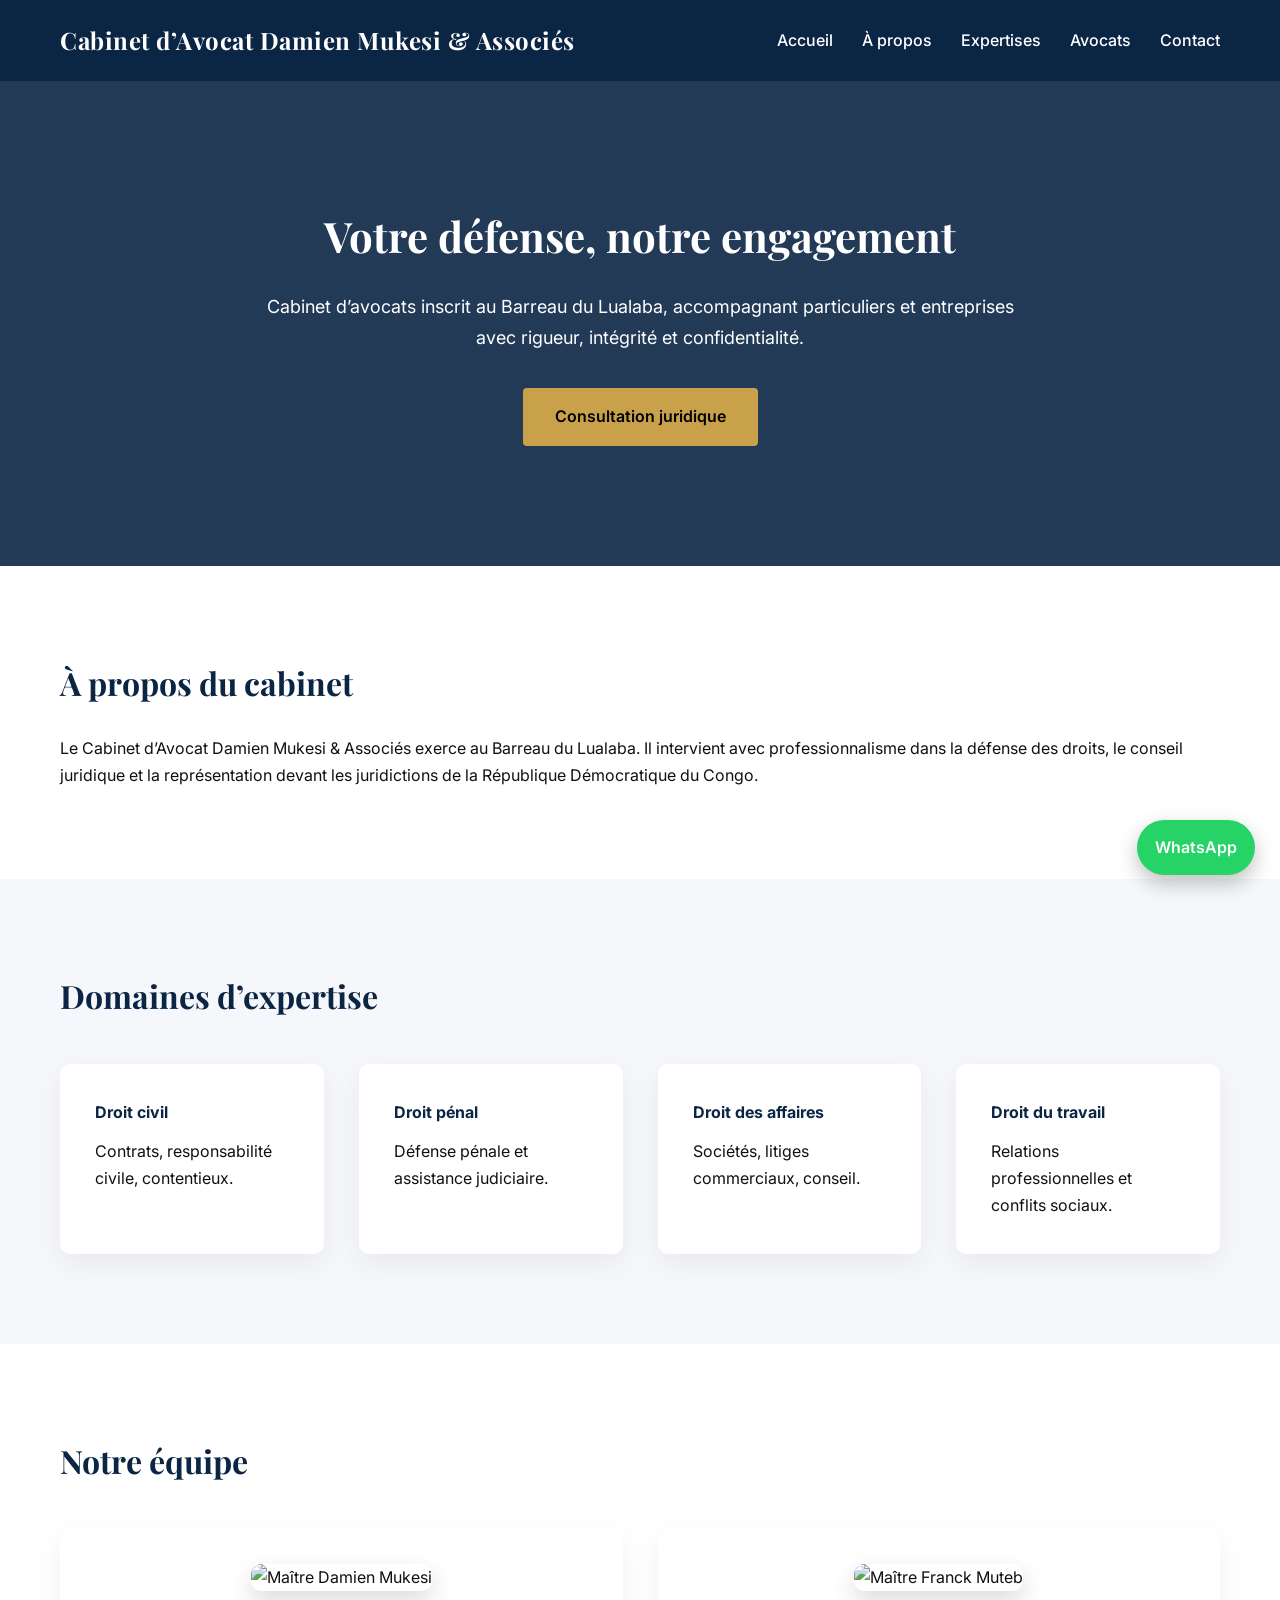
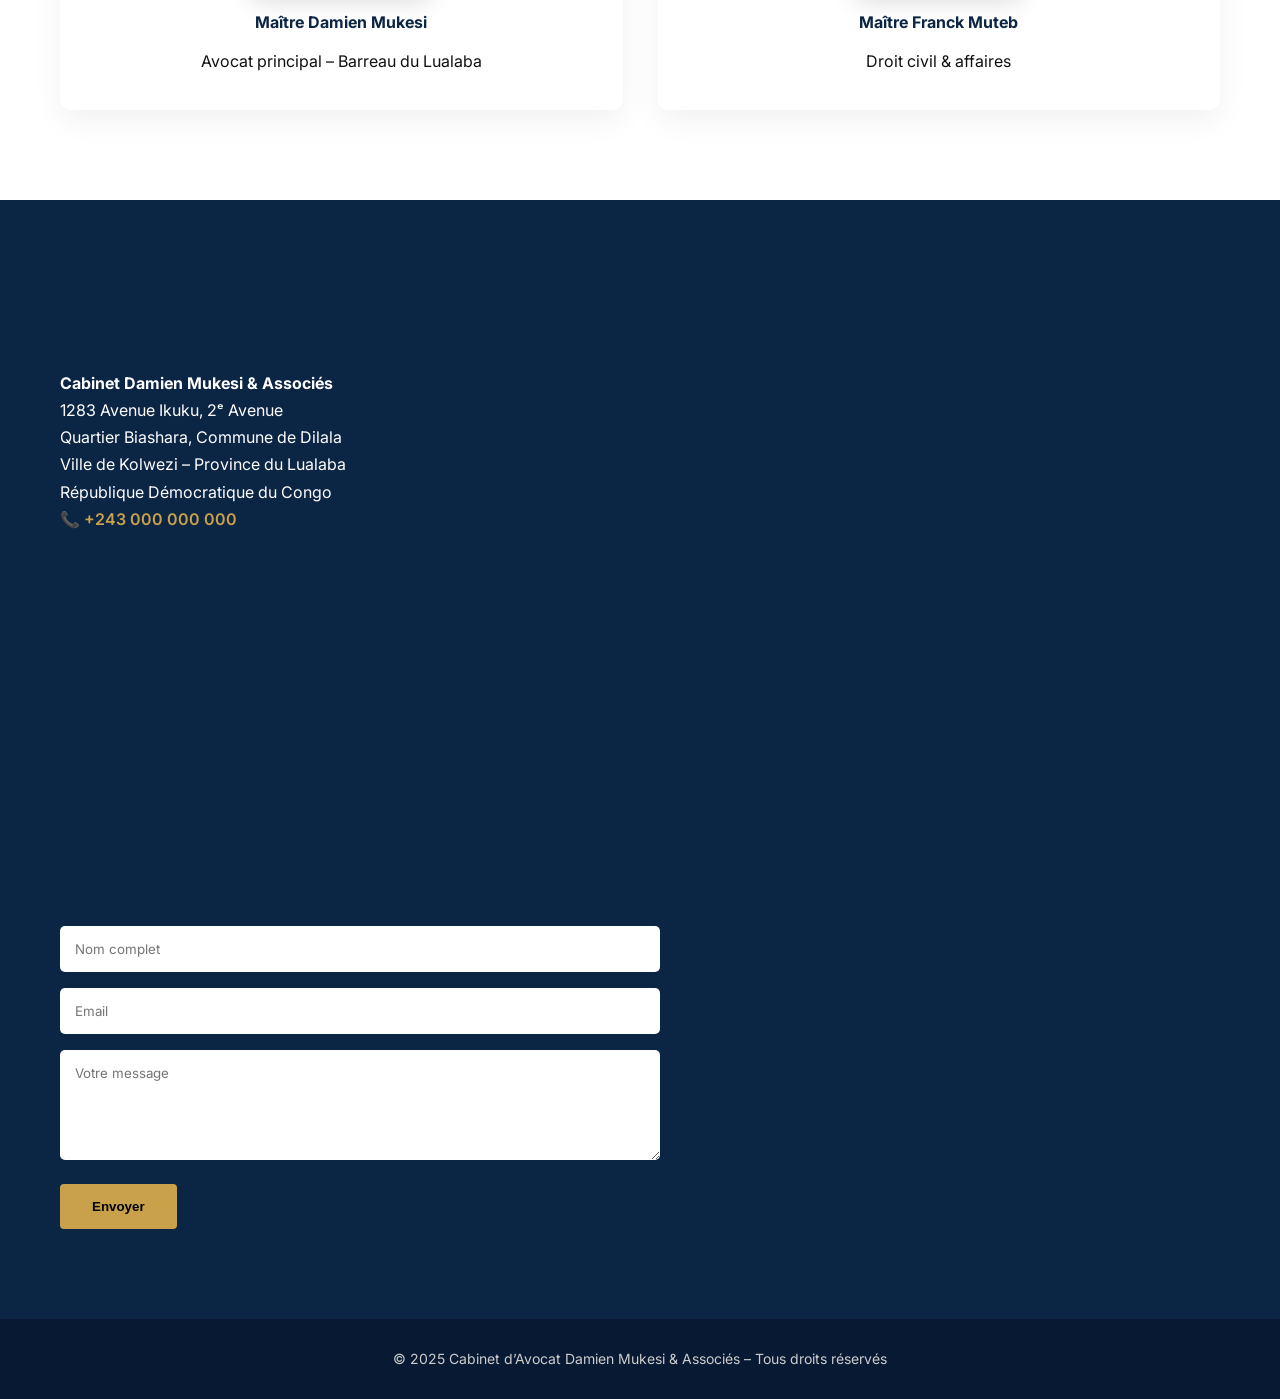
==== index.html @ 89385288 "Add files via upload" ====
<!DOCTYPE html>
<html lang="fr">
<head>
  <meta charset="UTF-8">
  <meta name="viewport" content="width=device-width, initial-scale=1.0">

  <title>Cabinet d’Avocat Damien Mukesi & Associés | Barreau du Lualaba</title>

  <meta name="description" content="Cabinet d’avocats inscrit au Barreau du Lualaba, spécialisé en droit civil, pénal, affaires et droit du travail à Kolwezi – RDC.">

  <!-- Google Fonts -->
  <link href="https://fonts.googleapis.com/css2?family=Playfair+Display:wght@600;700&family=Inter:wght@300;400;500;600&display=swap" rel="stylesheet">

  <style>
    :root{
      --primary:#0b2545;
      --secondary:#c9a14a;
      --light:#f5f7fa;
      --dark:#111;
    }

    *{box-sizing:border-box;margin:0;padding:0}

    body{
      font-family:Inter, sans-serif;
      color:var(--dark);
      line-height:1.7;
      background:#fff;
    }

    /* ===== HEADER ===== */
    header{
      background:var(--primary);
      color:#fff;
      padding:20px 60px;
      display:flex;
      justify-content:space-between;
      align-items:center;
    }

    header h1{
      font-family:"Playfair Display", serif;
      font-size:24px;
      letter-spacing:.5px;
    }

    nav a{
      color:#fff;
      text-decoration:none;
      margin-left:25px;
      font-weight:500;
    }

    nav a:hover{color:var(--secondary)}

    /* ===== HERO ===== */
    .hero{
      background:
        linear-gradient(rgba(11,37,69,.9),rgba(11,37,69,.9)),
        url("https://images.unsplash.com/photo-1589829545856-d10d557cf95f")
        center/cover no-repeat;
      color:#fff;
      padding:120px 60px;
      text-align:center;
    }

    .hero h2{
      font-family:"Playfair Display", serif;
      font-size:42px;
      margin-bottom:20px;
    }

    .hero p{
      max-width:750px;
      margin:0 auto 35px;
      font-size:18px;
    }

    .btn{
      display:inline-block;
      background:var(--secondary);
      color:#000;
      padding:15px 32px;
      border-radius:4px;
      text-decoration:none;
      font-weight:600;
    }

    /* ===== SECTIONS ===== */
    section{padding:90px 60px}

    section h3{
      font-family:"Playfair Display", serif;
      font-size:32px;
      margin-bottom:25px;
      color:var(--primary);
    }

    /* ===== SERVICES ===== */
    .services{background:var(--light)}

    .grid{
      display:grid;
      grid-template-columns:repeat(auto-fit,minmax(260px,1fr));
      gap:35px;
      margin-top:40px;
    }

    .card{
      background:#fff;
      padding:35px;
      border-radius:10px;
      box-shadow:0 10px 30px rgba(0,0,0,.06);
      transition:transform .3s ease;
    }

    .card:hover{transform:translateY(-6px)}

    .card h4{
      margin-bottom:12px;
      color:var(--primary);
    }

    /* ===== TEAM ===== */
    .team .card{text-align:center}

    .team img{
      width:100%;
      height:330px;
      object-fit:cover;
      object-position:top;
      border-radius:10px;
      margin-bottom:18px;
      box-shadow:0 10px 25px rgba(0,0,0,.15);
    }

    /* ===== CONTACT ===== */
    .contact{
      background:var(--primary);
      color:#fff;
    }

    .contact a{
      color:var(--secondary);
      font-weight:600;
      text-decoration:none;
    }

    .contact form{
      max-width:600px;
      margin-top:35px;
    }

    .contact input,
    .contact textarea{
      width:100%;
      padding:15px;
      margin-bottom:16px;
      border:none;
      border-radius:5px;
      font-family:Inter, sans-serif;
    }

    .contact button{
      background:var(--secondary);
      border:none;
      padding:15px 32px;
      font-weight:600;
      border-radius:4px;
      cursor:pointer;
    }

    /* ===== WHATSAPP FLOAT ===== */
    .whatsapp{
      position:fixed;
      bottom:25px;
      right:25px;
      background:#25D366;
      color:#fff;
      padding:14px 18px;
      border-radius:50px;
      text-decoration:none;
      font-weight:600;
      box-shadow:0 8px 20px rgba(0,0,0,.25);
      z-index:999;
    }

    /* ===== FOOTER ===== */
    footer{
      background:#081a33;
      color:#ccc;
      text-align:center;
      padding:28px;
      font-size:14px;
    }

    /* ===== RESPONSIVE ===== */
    @media(max-width:768px){
      header{flex-direction:column}
      nav{margin-top:12px}
      section{padding:65px 25px}
      .hero{padding:90px 25px}
    }
  </style>
</head>

<body>

<header>
  <h1>Cabinet d’Avocat Damien Mukesi & Associés</h1>
  <nav>
    <a href="#">Accueil</a>
    <a href="#about">À propos</a>
    <a href="#services">Expertises</a>
    <a href="#team">Avocats</a>
    <a href="#contact">Contact</a>
  </nav>
</header>

<section class="hero">
  <h2>Votre défense, notre engagement</h2>
  <p>Cabinet d’avocats inscrit au Barreau du Lualaba, accompagnant particuliers et entreprises avec rigueur, intégrité et confidentialité.</p>
  <a href="#contact" class="btn">Consultation juridique</a>
</section>

<section id="about">
  <h3>À propos du cabinet</h3>
  <p>
    Le Cabinet d’Avocat Damien Mukesi & Associés exerce au Barreau du Lualaba.
    Il intervient avec professionnalisme dans la défense des droits, le conseil juridique
    et la représentation devant les juridictions de la République Démocratique du Congo.
  </p>
</section>

<section id="services" class="services">
  <h3>Domaines d’expertise</h3>
  <div class="grid">
    <div class="card"><h4>Droit civil</h4><p>Contrats, responsabilité civile, contentieux.</p></div>
    <div class="card"><h4>Droit pénal</h4><p>Défense pénale et assistance judiciaire.</p></div>
    <div class="card"><h4>Droit des affaires</h4><p>Sociétés, litiges commerciaux, conseil.</p></div>
    <div class="card"><h4>Droit du travail</h4><p>Relations professionnelles et conflits sociaux.</p></div>
  </div>
</section>

<section id="team" class="team">
  <h3>Notre équipe</h3>
  <div class="grid">
    <div class="card">
      <img src="/DSC_0294.jpg" alt="Maître Damien Mukesi" loading="lazy">
      <h4>Maître Damien Mukesi</h4>
      <p>Avocat principal – Barreau du Lualaba</p>
    </div>
    <div class="card">
      <img src="/DSC_2256.jpg" alt="Maître Franck Muteb" loading="lazy">
      <h4>Maître Franck Muteb</h4>
      <p>Droit civil & affaires</p>
    </div>
  </div>
</section>

<section id="contact" class="contact">
  <h3>Coordonnées & Contact</h3>

  <p>
    <strong>Cabinet Damien Mukesi & Associés</strong><br>
    1283 Avenue Ikuku, 2ᵉ Avenue<br>
    Quartier Biashara, Commune de Dilala<br>
    Ville de Kolwezi – Province du Lualaba<br>
    République Démocratique du Congo
  </p>

  <p>📞 <a href="https://wa.me/243000000000">+243 000 000 000</a></p>

  <iframe
    src="https://www.google.com/maps?q=Avenue%20Ikuku%20Kolwezi&output=embed"
    width="100%" height="300"
    style="border:0;border-radius:10px;margin:25px 0"
    loading="lazy">
  </iframe>

  <form>
    <input type="text" placeholder="Nom complet" required>
    <input type="email" placeholder="Email" required>
    <textarea rows="5" placeholder="Votre message"></textarea>
    <button type="submit">Envoyer</button>
  </form>
</section>

<a class="whatsapp" href="https://wa.me/243000000000">WhatsApp</a>

<footer>
  © 2025 Cabinet d’Avocat Damien Mukesi & Associés – Tous droits réservés
</footer>

</body>
</html>
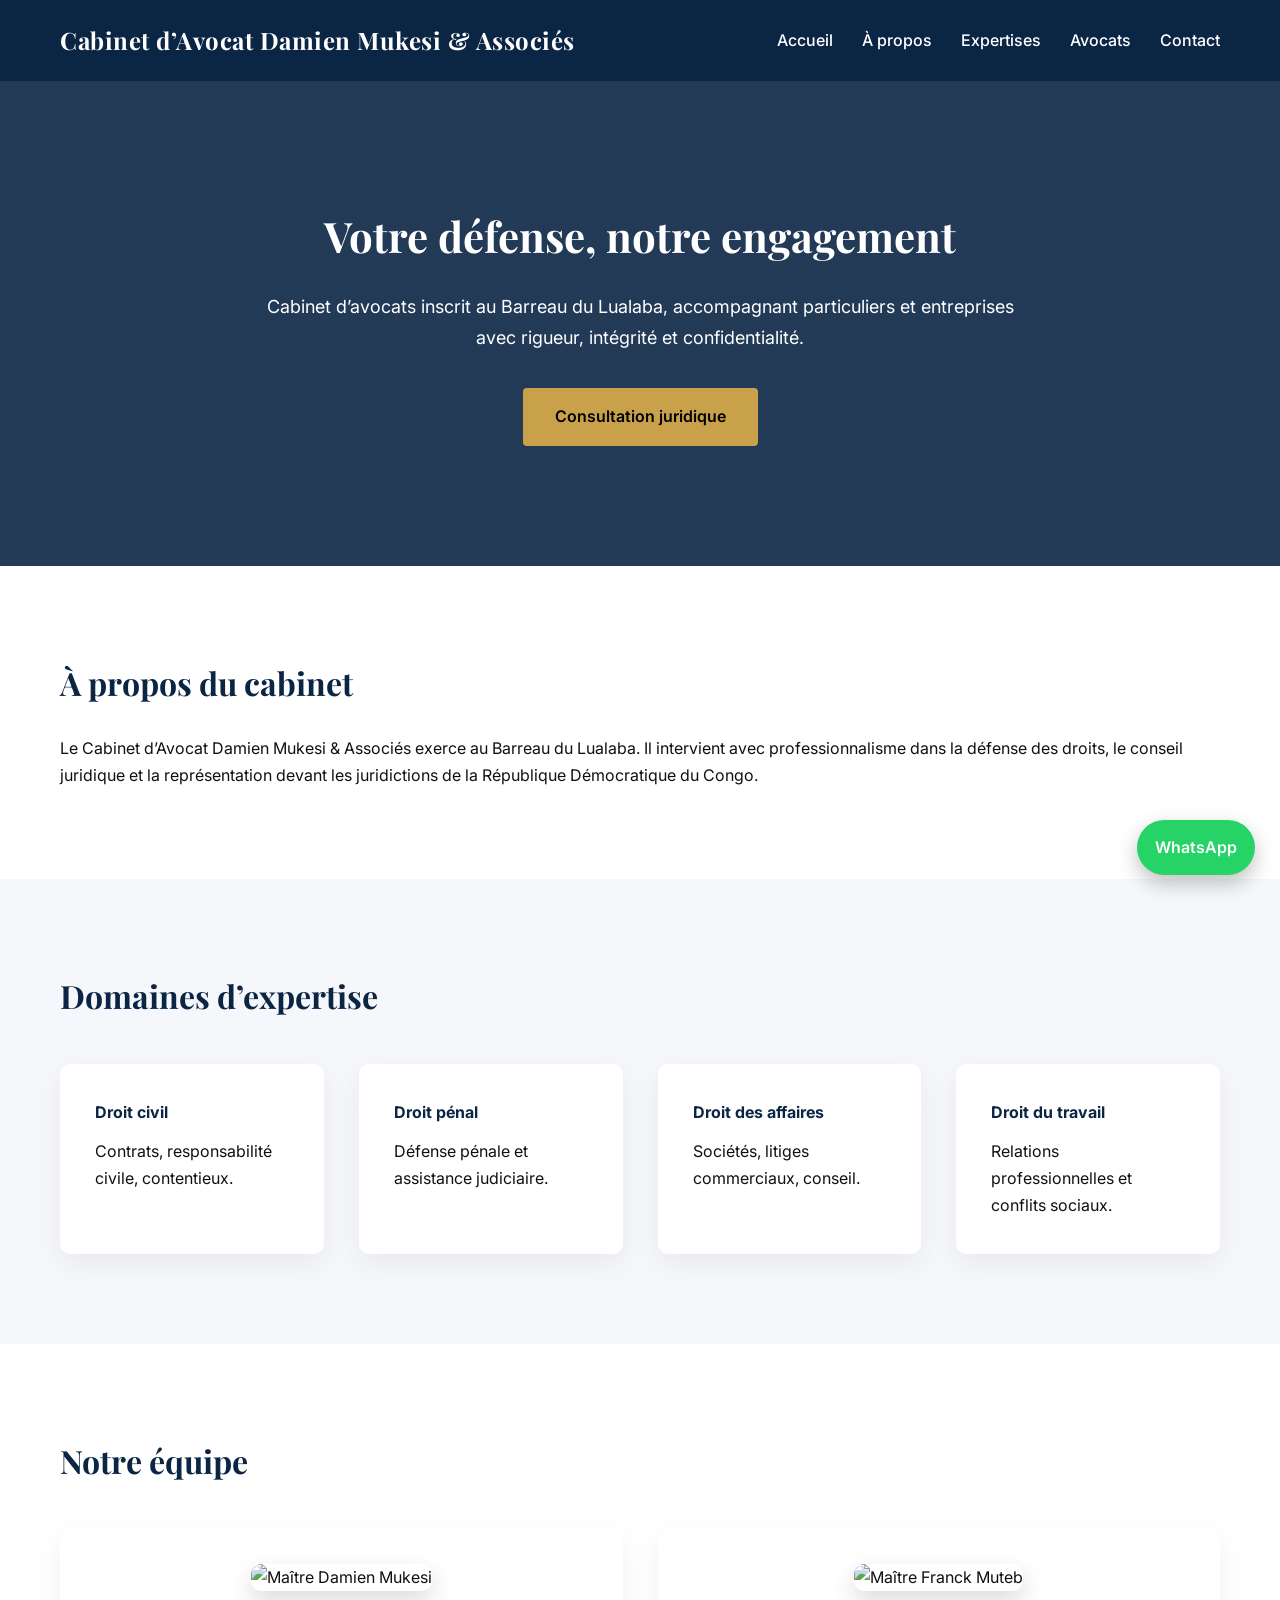
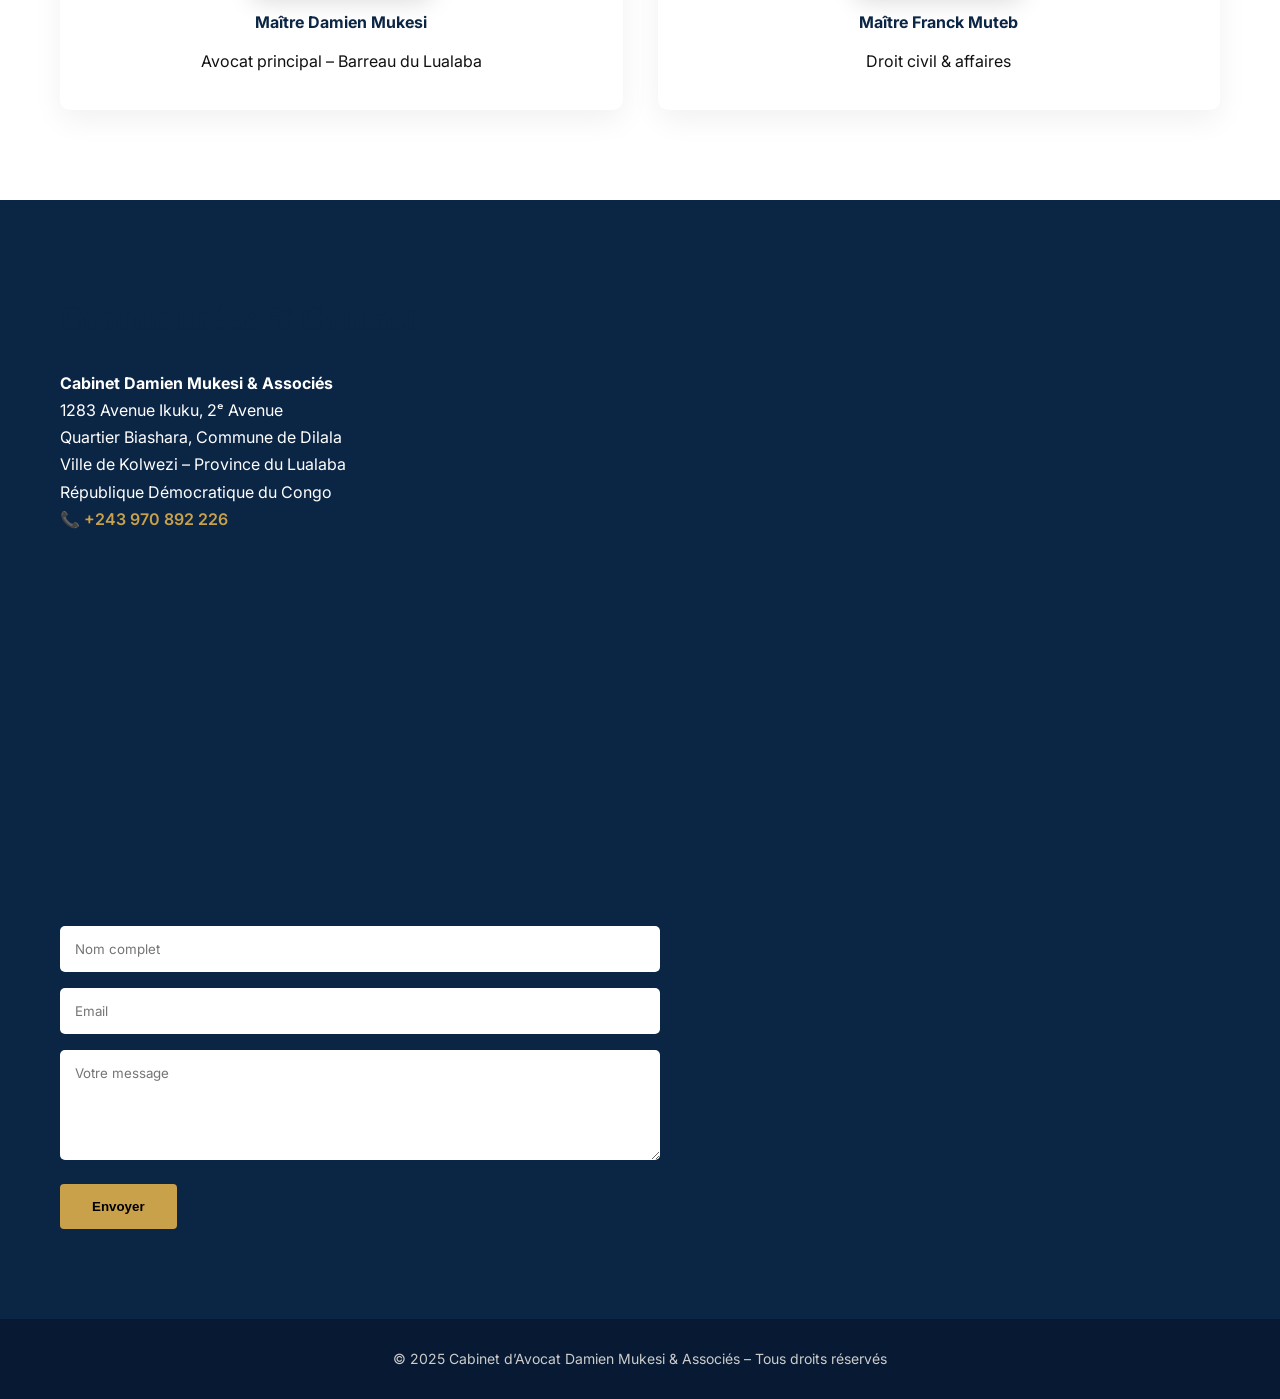
==== commit 09743368: "Add files via upload" ====
--- a/index.html
+++ b/index.html
@@ -246,12 +246,12 @@
   <h3>Notre équipe</h3>
   <div class="grid">
     <div class="card">
-      <img src="/DSC_0294.jpg" alt="Maître Damien Mukesi" loading="lazy">
+      <img src="/images/DSC_0294.jpg" alt="Maître Damien Mukesi" loading="lazy">
       <h4>Maître Damien Mukesi</h4>
       <p>Avocat principal – Barreau du Lualaba</p>
     </div>
     <div class="card">
-      <img src="/DSC_2256.jpg" alt="Maître Franck Muteb" loading="lazy">
+      <img src="/images/DSC_2256.jpg" alt="Maître Franck Muteb" loading="lazy">
       <h4>Maître Franck Muteb</h4>
       <p>Droit civil & affaires</p>
     </div>
@@ -269,7 +269,7 @@
     République Démocratique du Congo
   </p>
 
-  <p>📞 <a href="https://wa.me/243000000000">+243 000 000 000</a></p>
+  <p>📞 <a href="https://wa.me/243970892226">+243 970 892 226</a></p>
 
   <iframe
     src="https://www.google.com/maps?q=Avenue%20Ikuku%20Kolwezi&output=embed"
@@ -286,7 +286,7 @@
   </form>
 </section>
 
-<a class="whatsapp" href="https://wa.me/243000000000">WhatsApp</a>
+<a class="whatsapp" href="https://wa.me/243970892226">WhatsApp</a>
 
 <footer>
   © 2025 Cabinet d’Avocat Damien Mukesi & Associés – Tous droits réservés
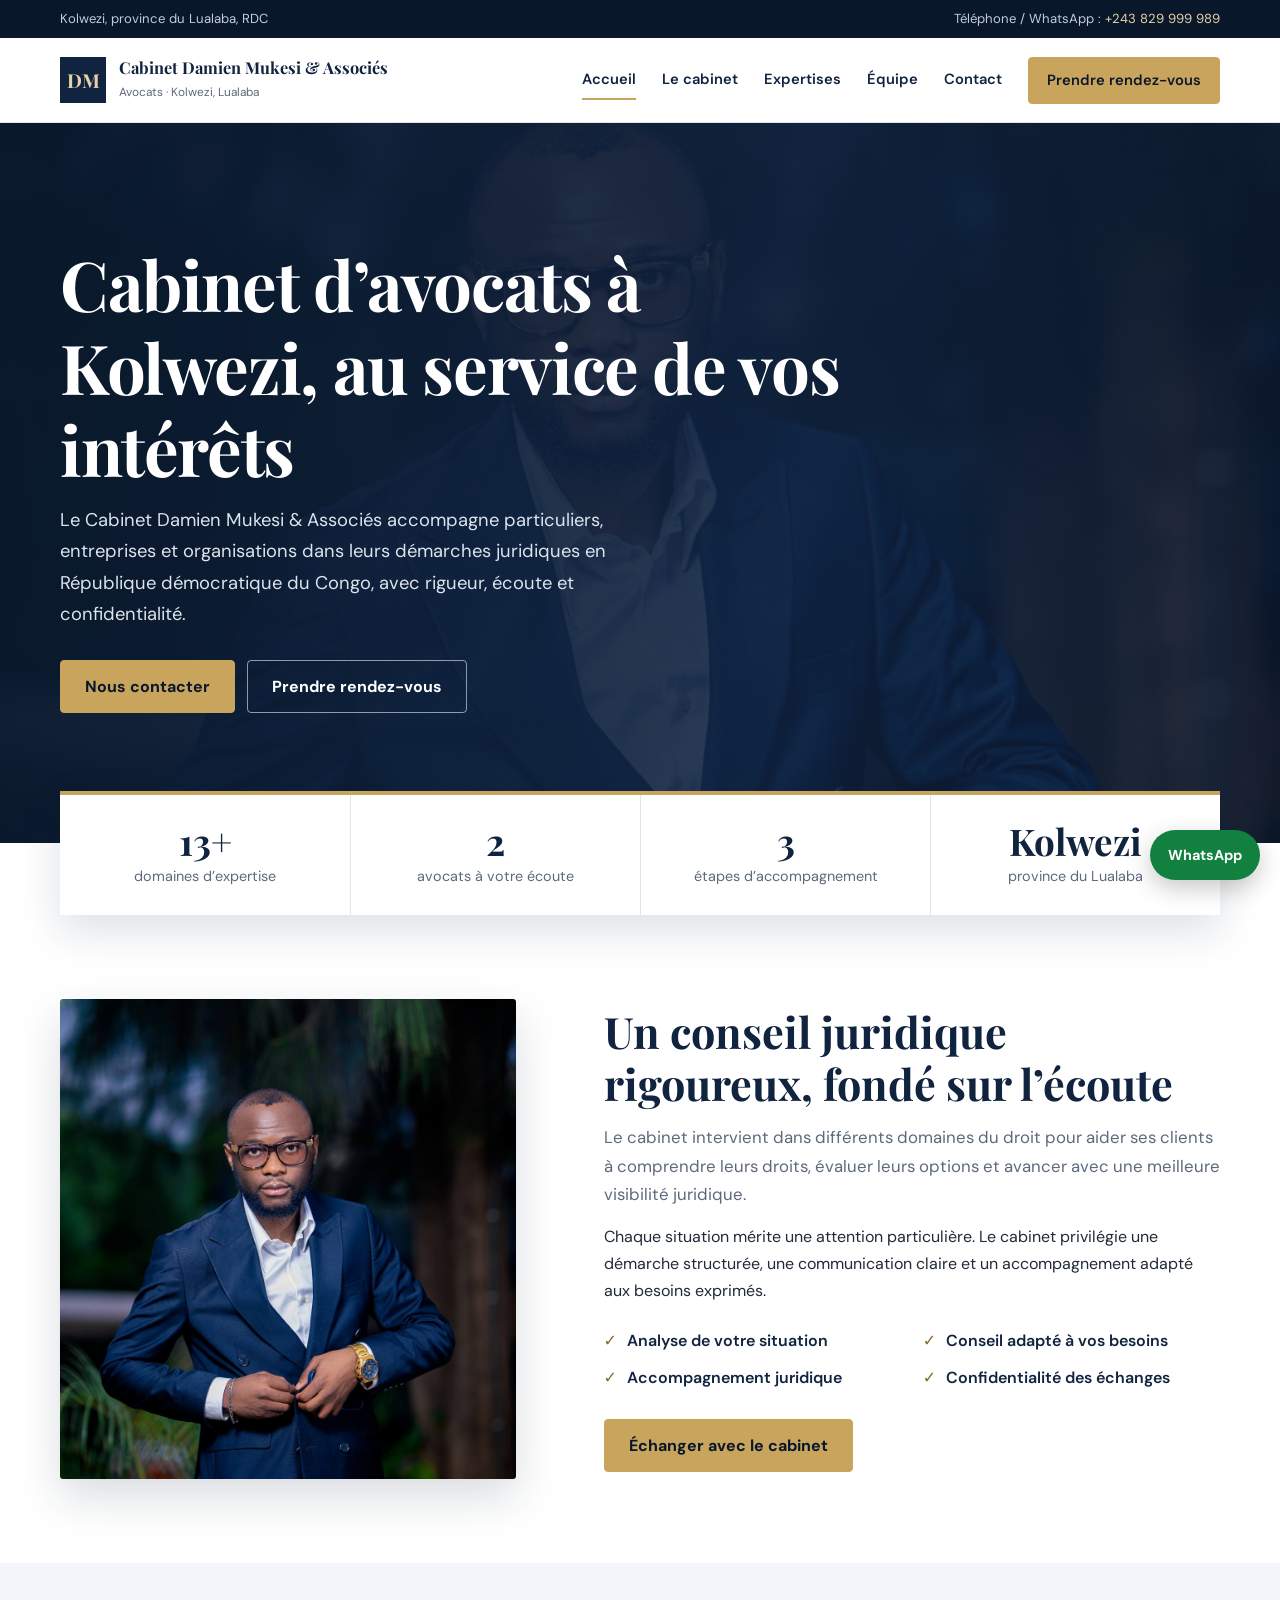
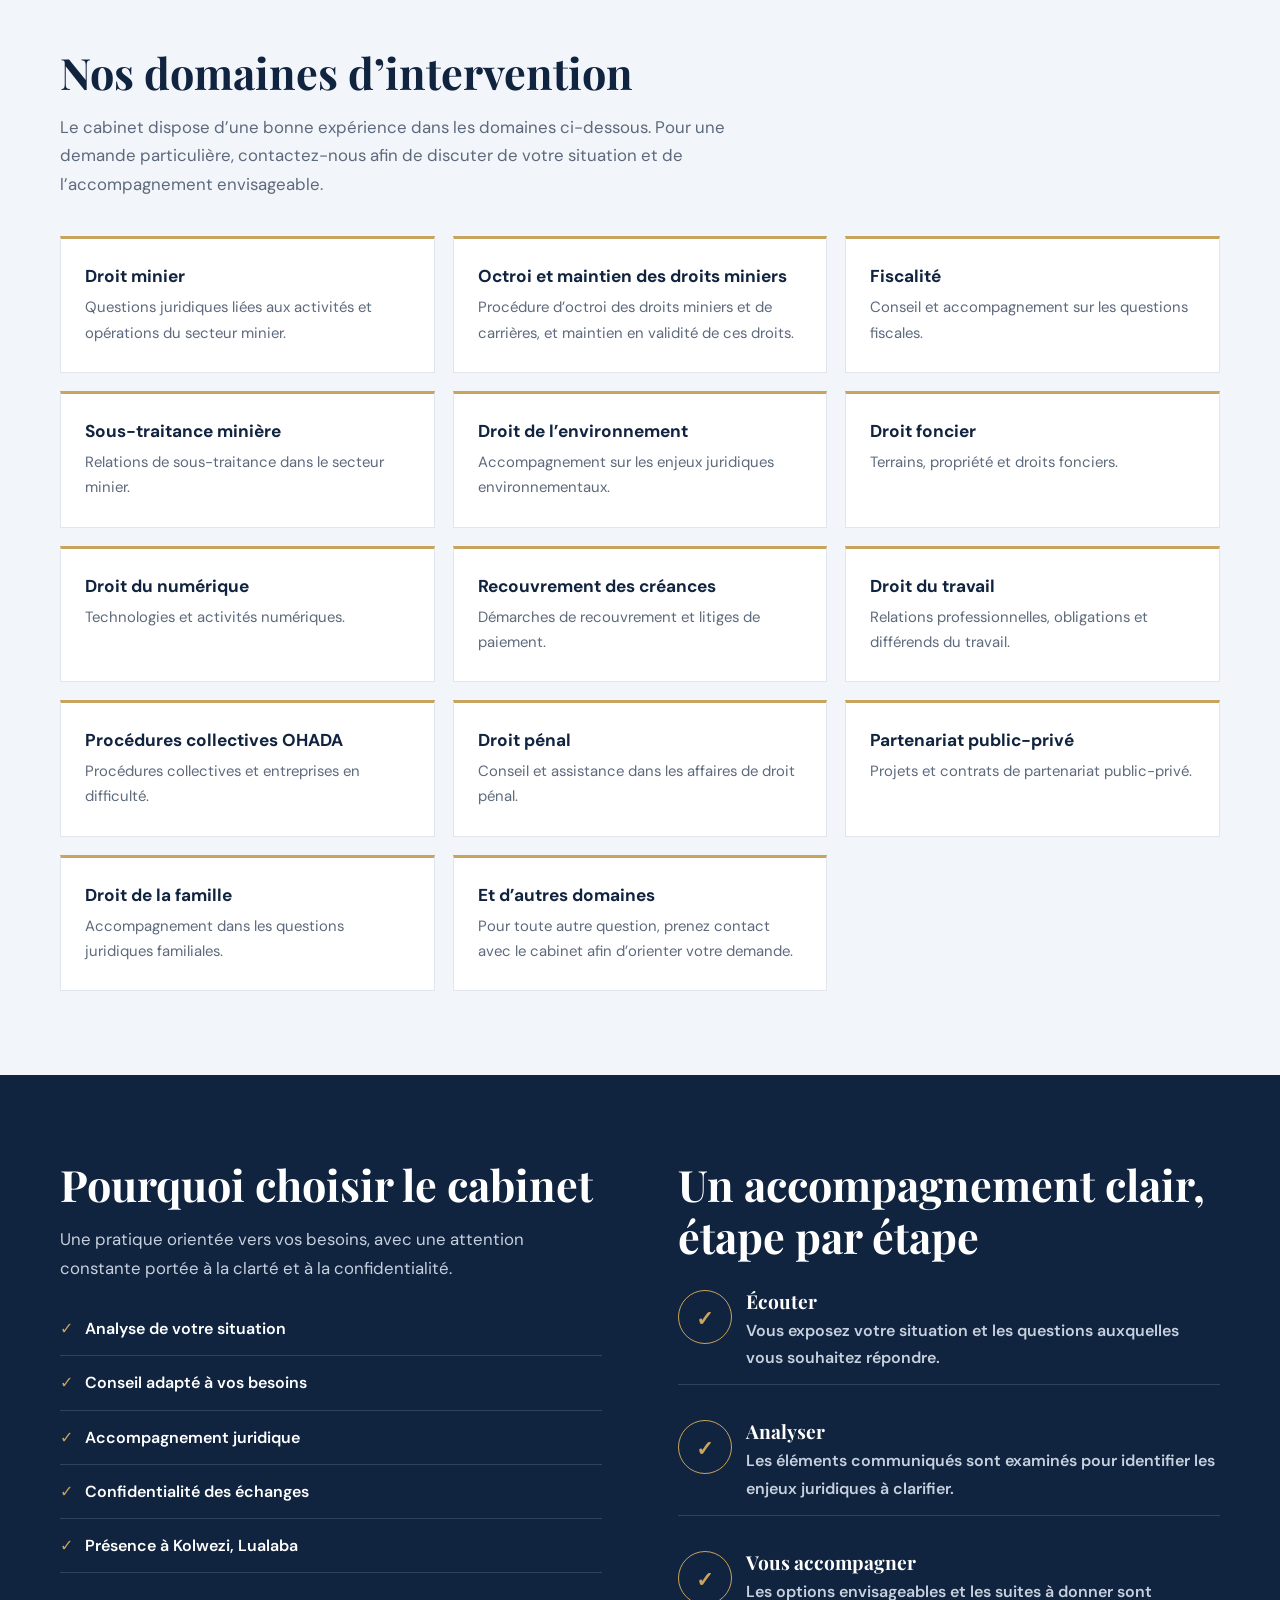
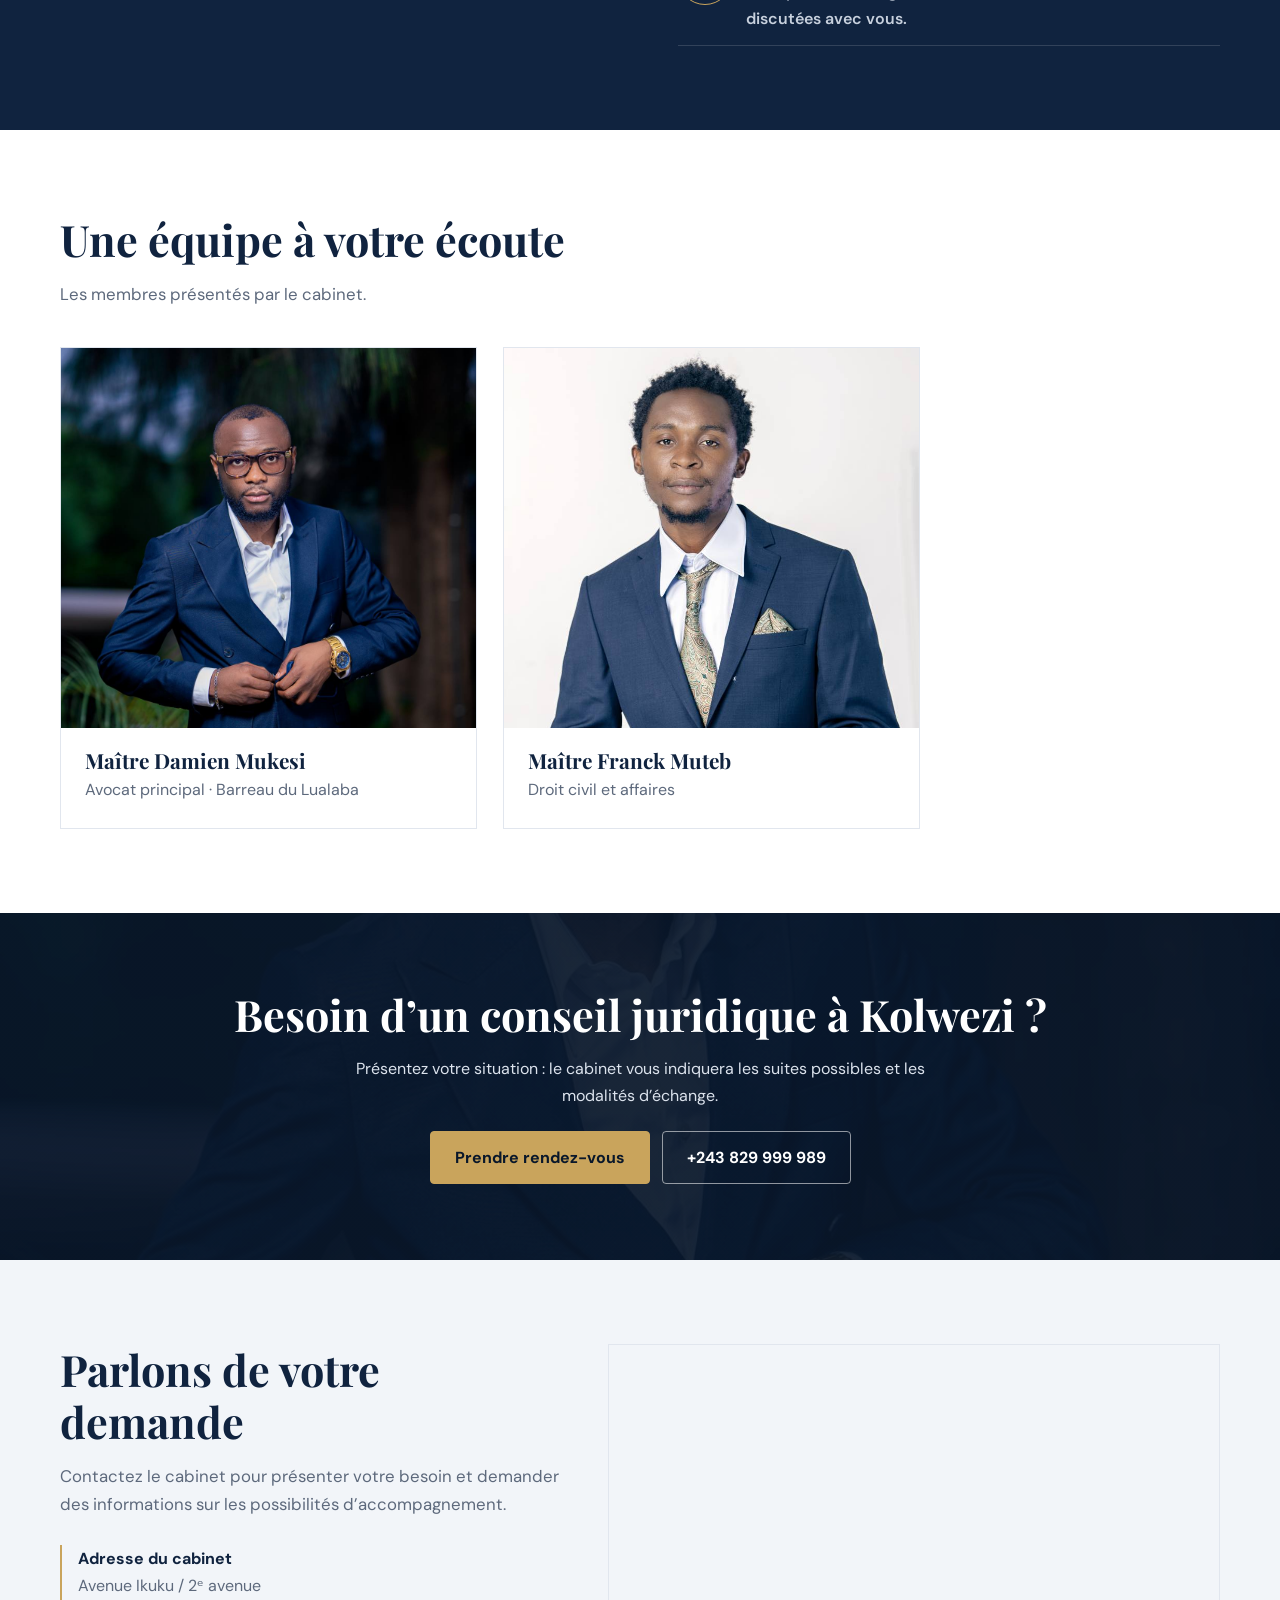
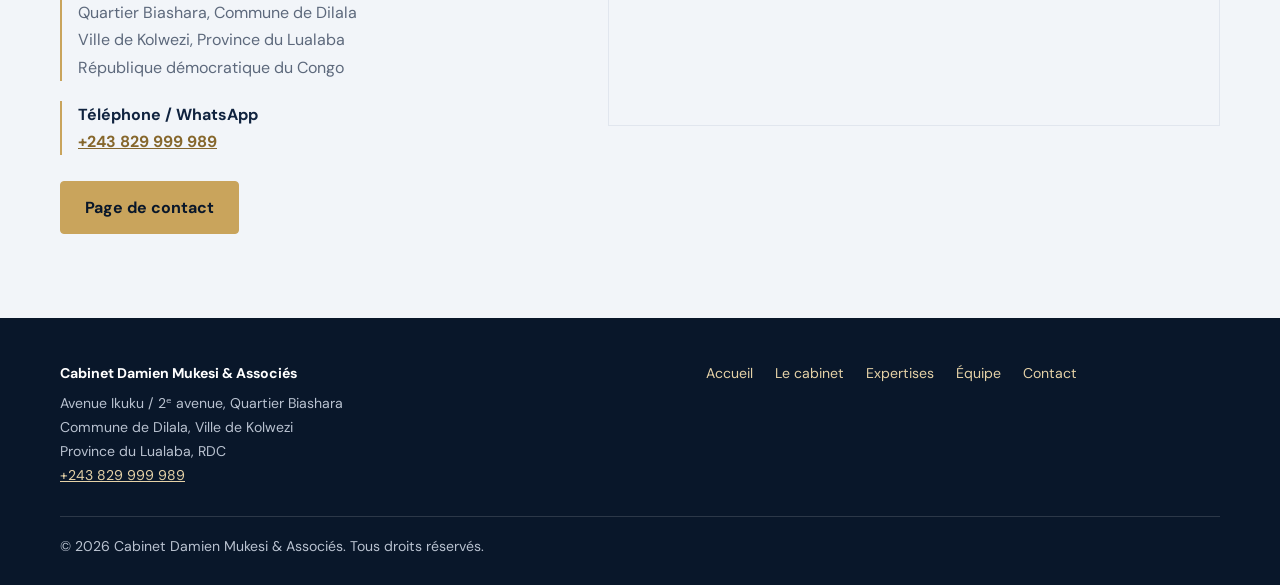
==== commit 0b4effac: "Add files via upload" ====
--- a/index.html
+++ b/index.html
@@ -1,296 +1,122 @@
 <!DOCTYPE html>
 <html lang="fr">
 <head>
-  <meta charset="UTF-8">
-  <meta name="viewport" content="width=device-width, initial-scale=1.0">
+<meta charset="UTF-8">
+<meta name="viewport" content="width=device-width, initial-scale=1">
+<meta name="theme-color" content="#10233f">
+<title>Cabinet Damien Mukesi &amp; Associés | Avocats à Kolwezi (Lualaba, RDC)</title>
+<meta name="description" content="Cabinet d’avocats à Kolwezi, Lualaba (RDC) : droit minier, fiscalité, droit foncier, droit du travail, droit pénal et plus. Contactez le cabinet.">
+<meta name="robots" content="index, follow">
+<link rel="canonical" href="https://VOTRE-DOMAINE/">
+<link rel="icon" href="favicon.svg" type="image/svg+xml">
+<meta property="og:locale" content="fr_FR">
+<meta property="og:type" content="website">
+<meta property="og:site_name" content="Cabinet Damien Mukesi &amp; Associés">
+<meta property="og:title" content="Cabinet Damien Mukesi &amp; Associés | Avocats à Kolwezi (Lualaba, RDC)">
+<meta property="og:description" content="Cabinet d’avocats à Kolwezi, Lualaba (RDC) : droit minier, fiscalité, droit foncier, droit du travail, droit pénal et plus. Contactez le cabinet.">
+<meta property="og:url" content="https://VOTRE-DOMAINE/">
+<meta property="og:image" content="https://VOTRE-DOMAINE/images/og-image.jpg">
+<meta property="og:image:width" content="1200">
+<meta property="og:image:height" content="630">
+<meta property="og:image:alt" content="Cabinet Damien Mukesi &amp; Associés, avocats à Kolwezi">
+<meta name="twitter:card" content="summary_large_image">
+<link rel="preconnect" href="https://fonts.googleapis.com">
+<link rel="preconnect" href="https://fonts.gstatic.com" crossorigin>
+<link href="https://fonts.googleapis.com/css2?family=DM+Sans:wght@400;500;600;700&amp;family=Playfair+Display:wght@600;700&amp;display=swap" rel="stylesheet">
+<link rel="stylesheet" href="css/style.css">
+<script defer src="js/main.js"></script>
+<script type="application/ld+json">{"@context": "https://schema.org", "@type": "LegalService", "name": "Cabinet Damien Mukesi & Associés", "url": "https://VOTRE-DOMAINE/", "image": "https://VOTRE-DOMAINE/images/og-image.jpg", "telephone": "+243829999989", "address": {"@type": "PostalAddress", "streetAddress": "Avenue Ikuku / 2e avenue, Quartier Biashara, Commune de Dilala", "addressLocality": "Kolwezi", "addressRegion": "Lualaba", "addressCountry": "CD"}, "areaServed": {"@type": "AdministrativeArea", "name": "Lualaba"}, "knowsAbout": ["Droit minier", "Octroi et maintien en validité des droits miniers et de carrières", "Fiscalité", "Sous-traitance dans le secteur minier", "Droit de l’environnement", "Droit foncier", "Droit du numérique", "Recouvrement des créances", "Droit du travail", "Procédures collectives OHADA", "Droit pénal", "Partenariat public-privé", "Droit de la famille"]}</script>
+</head>
+<body>
+<a class="skip" href="#contenu">Aller au contenu</a>
+<div class="top"><div class="wrap"><span>Kolwezi, province du Lualaba, RDC</span><span>Téléphone / WhatsApp : <a href="tel:+243829999989">+243 829 999 989</a></span></div></div>
+<header><div class="wrap hd">
+<a class="brand" href="index.html" aria-label="Cabinet Damien Mukesi &amp; Associés, accueil"><span class="mark" aria-hidden="true">DM</span><span><b>Cabinet Damien Mukesi &amp; Associés</b><small>Avocats · Kolwezi, Lualaba</small></span></a>
+<button class="burger" type="button" aria-label="Ouvrir le menu" aria-expanded="false" aria-controls="nav">&#9776;</button>
+<nav class="menu" id="nav" aria-label="Navigation principale"><a href="index.html" aria-current="page">Accueil</a><a href="index.html#cabinet">Le cabinet</a><a href="index.html#expertises">Expertises</a><a href="index.html#equipe">Équipe</a><a href="contact.html">Contact</a><a class="btn" href="contact.html#rendez-vous">Prendre rendez-vous</a></nav>
+</div></header>
+<main id="contenu">
+<section class="hero" id="accueil"><div class="wrap">
+<h1>Cabinet d’avocats à Kolwezi, au service de vos intérêts</h1>
+<p>Le Cabinet Damien Mukesi &amp; Associés accompagne particuliers, entreprises et organisations dans leurs démarches juridiques en République démocratique du Congo, avec rigueur, écoute et confidentialité.</p>
+<div class="acts"><a class="btn" href="contact.html">Nous contacter</a><a class="btn ghost" href="contact.html#rendez-vous">Prendre rendez-vous</a></div>
+</div></section>
+<div class="stats"><div class="wrap">
+<div class="stat"><strong>13+</strong><span>domaines d’expertise</span></div>
+<div class="stat"><strong>2</strong><span>avocats à votre écoute</span></div>
+<div class="stat"><strong>3</strong><span>étapes d’accompagnement</span></div>
+<div class="stat"><strong>Kolwezi</strong><span>province du Lualaba</span></div>
+</div></div>
 
-  <title>Cabinet d’Avocat Damien Mukesi & Associés | Barreau du Lualaba</title>
+<section class="sec" id="cabinet" aria-labelledby="t-cabinet"><div class="wrap split">
+<img class="ph" src="images/damien-mukesi.jpg" alt="Portrait de Maître Damien Mukesi, avocat à Kolwezi" width="1100" height="1375" loading="lazy" decoding="async">
+<div>
+<h2 id="t-cabinet">Un conseil juridique rigoureux, fondé sur l’écoute</h2>
+<p class="lead">Le cabinet intervient dans différents domaines du droit pour aider ses clients à comprendre leurs droits, évaluer leurs options et avancer avec une meilleure visibilité juridique.</p>
+<p>Chaque situation mérite une attention particulière. Le cabinet privilégie une démarche structurée, une communication claire et un accompagnement adapté aux besoins exprimés.</p>
+<ul class="checks"><li>Analyse de votre situation</li><li>Conseil adapté à vos besoins</li><li>Accompagnement juridique</li><li>Confidentialité des échanges</li></ul>
+<a class="btn" href="contact.html">Échanger avec le cabinet</a>
+</div></div></section>
 
-  <meta name="description" content="Cabinet d’avocats inscrit au Barreau du Lualaba, spécialisé en droit civil, pénal, affaires et droit du travail à Kolwezi – RDC.">
+<section class="sec alt" id="expertises" aria-labelledby="t-expertises"><div class="wrap">
+<div class="head"><h2 id="t-expertises">Nos domaines d’intervention</h2><p class="lead">Le cabinet dispose d’une bonne expérience dans les domaines ci-dessous. Pour une demande particulière, contactez-nous afin de discuter de votre situation et de l’accompagnement envisageable.</p></div>
+<div class="grid">
+<article class="card"><h3>Droit minier</h3><p>Questions juridiques liées aux activités et opérations du secteur minier.</p></article>
+<article class="card"><h3>Octroi et maintien des droits miniers</h3><p>Procédure d’octroi des droits miniers et de carrières, et maintien en validité de ces droits.</p></article>
+<article class="card"><h3>Fiscalité</h3><p>Conseil et accompagnement sur les questions fiscales.</p></article>
+<article class="card"><h3>Sous-traitance minière</h3><p>Relations de sous-traitance dans le secteur minier.</p></article>
+<article class="card"><h3>Droit de l’environnement</h3><p>Accompagnement sur les enjeux juridiques environnementaux.</p></article>
+<article class="card"><h3>Droit foncier</h3><p>Terrains, propriété et droits fonciers.</p></article>
+<article class="card"><h3>Droit du numérique</h3><p>Technologies et activités numériques.</p></article>
+<article class="card"><h3>Recouvrement des créances</h3><p>Démarches de recouvrement et litiges de paiement.</p></article>
+<article class="card"><h3>Droit du travail</h3><p>Relations professionnelles, obligations et différends du travail.</p></article>
+<article class="card"><h3>Procédures collectives OHADA</h3><p>Procédures collectives et entreprises en difficulté.</p></article>
+<article class="card"><h3>Droit pénal</h3><p>Conseil et assistance dans les affaires de droit pénal.</p></article>
+<article class="card"><h3>Partenariat public-privé</h3><p>Projets et contrats de partenariat public-privé.</p></article>
+<article class="card"><h3>Droit de la famille</h3><p>Accompagnement dans les questions juridiques familiales.</p></article>
+<article class="card"><h3>Et d’autres domaines</h3><p>Pour toute autre question, prenez contact avec le cabinet afin d’orienter votre demande.</p></article>
+</div></div></section>
 
-  <!-- Google Fonts -->
-  <link href="https://fonts.googleapis.com/css2?family=Playfair+Display:wght@600;700&family=Inter:wght@300;400;500;600&display=swap" rel="stylesheet">
+<section class="sec dark"><div class="wrap why">
+<div><h2>Pourquoi choisir le cabinet</h2><p class="lead">Une pratique orientée vers vos besoins, avec une attention constante portée à la clarté et à la confidentialité.</p>
+<ul><li>Analyse de votre situation</li><li>Conseil adapté à vos besoins</li><li>Accompagnement juridique</li><li>Confidentialité des échanges</li><li>Présence à Kolwezi, Lualaba</li></ul></div>
+<div><h2>Un accompagnement clair, étape par étape</h2>
+<ol class="steps">
+<li class="step"><div><h3>Écouter</h3><p>Vous exposez votre situation et les questions auxquelles vous souhaitez répondre.</p></div></li>
+<li class="step"><div><h3>Analyser</h3><p>Les éléments communiqués sont examinés pour identifier les enjeux juridiques à clarifier.</p></div></li>
+<li class="step"><div><h3>Vous accompagner</h3><p>Les options envisageables et les suites à donner sont discutées avec vous.</p></div></li>
+</ol></div></div></section>
 
-  <style>
-    :root{
-      --primary:#0b2545;
-      --secondary:#c9a14a;
-      --light:#f5f7fa;
-      --dark:#111;
-    }
+<section class="sec" id="equipe" aria-labelledby="t-equipe"><div class="wrap">
+<div class="head"><h2 id="t-equipe">Une équipe à votre écoute</h2><p class="lead">Les membres présentés par le cabinet.</p></div>
+<div class="team">
+<article class="person"><img class="pic" src="images/damien-mukesi.jpg" alt="Portrait de Maître Damien Mukesi" width="1100" height="1375" loading="lazy" decoding="async"><div><h3>Maître Damien Mukesi</h3><p>Avocat principal · Barreau du Lualaba</p></div></article>
+<article class="person"><img class="pic" src="images/franck-muteb.jpg" alt="Portrait de Maître Franck Muteb" width="800" height="1168" loading="lazy" decoding="async"><div><h3>Maître Franck Muteb</h3><p>Droit civil et affaires</p></div></article>
+</div></div></section>
 
-    *{box-sizing:border-box;margin:0;padding:0}
+<section class="cta"><div class="wrap">
+<h2>Besoin d’un conseil juridique à Kolwezi ?</h2>
+<p>Présentez votre situation : le cabinet vous indiquera les suites possibles et les modalités d’échange.</p>
+<div class="acts"><a class="btn" href="contact.html#rendez-vous">Prendre rendez-vous</a><a class="btn ghost" href="https://wa.me/243829999989" target="_blank" rel="noopener noreferrer">+243 829 999 989</a></div>
+</div></section>
 
-    body{
-      font-family:Inter, sans-serif;
-      color:var(--dark);
-      line-height:1.7;
-      background:#fff;
-    }
-
-    /* ===== HEADER ===== */
-    header{
-      background:var(--primary);
-      color:#fff;
-      padding:20px 60px;
-      display:flex;
-      justify-content:space-between;
-      align-items:center;
-    }
-
-    header h1{
-      font-family:"Playfair Display", serif;
-      font-size:24px;
-      letter-spacing:.5px;
-    }
-
-    nav a{
-      color:#fff;
-      text-decoration:none;
-      margin-left:25px;
-      font-weight:500;
-    }
-
-    nav a:hover{color:var(--secondary)}
-
-    /* ===== HERO ===== */
-    .hero{
-      background:
-        linear-gradient(rgba(11,37,69,.9),rgba(11,37,69,.9)),
-        url("https://images.unsplash.com/photo-1589829545856-d10d557cf95f")
-        center/cover no-repeat;
-      color:#fff;
-      padding:120px 60px;
-      text-align:center;
-    }
-
-    .hero h2{
-      font-family:"Playfair Display", serif;
-      font-size:42px;
-      margin-bottom:20px;
-    }
-
-    .hero p{
-      max-width:750px;
-      margin:0 auto 35px;
-      font-size:18px;
-    }
-
-    .btn{
-      display:inline-block;
-      background:var(--secondary);
-      color:#000;
-      padding:15px 32px;
-      border-radius:4px;
-      text-decoration:none;
-      font-weight:600;
-    }
-
-    /* ===== SECTIONS ===== */
-    section{padding:90px 60px}
-
-    section h3{
-      font-family:"Playfair Display", serif;
-      font-size:32px;
-      margin-bottom:25px;
-      color:var(--primary);
-    }
-
-    /* ===== SERVICES ===== */
-    .services{background:var(--light)}
-
-    .grid{
-      display:grid;
-      grid-template-columns:repeat(auto-fit,minmax(260px,1fr));
-      gap:35px;
-      margin-top:40px;
-    }
-
-    .card{
-      background:#fff;
-      padding:35px;
-      border-radius:10px;
-      box-shadow:0 10px 30px rgba(0,0,0,.06);
-      transition:transform .3s ease;
-    }
-
-    .card:hover{transform:translateY(-6px)}
-
-    .card h4{
-      margin-bottom:12px;
-      color:var(--primary);
-    }
-
-    /* ===== TEAM ===== */
-    .team .card{text-align:center}
-
-    .team img{
-      width:100%;
-      height:330px;
-      object-fit:cover;
-      object-position:top;
-      border-radius:10px;
-      margin-bottom:18px;
-      box-shadow:0 10px 25px rgba(0,0,0,.15);
-    }
-
-    /* ===== CONTACT ===== */
-    .contact{
-      background:var(--primary);
-      color:#fff;
-    }
-
-    .contact a{
-      color:var(--secondary);
-      font-weight:600;
-      text-decoration:none;
-    }
-
-    .contact form{
-      max-width:600px;
-      margin-top:35px;
-    }
-
-    .contact input,
-    .contact textarea{
-      width:100%;
-      padding:15px;
-      margin-bottom:16px;
-      border:none;
-      border-radius:5px;
-      font-family:Inter, sans-serif;
-    }
-
-    .contact button{
-      background:var(--secondary);
-      border:none;
-      padding:15px 32px;
-      font-weight:600;
-      border-radius:4px;
-      cursor:pointer;
-    }
-
-    /* ===== WHATSAPP FLOAT ===== */
-    .whatsapp{
-      position:fixed;
-      bottom:25px;
-      right:25px;
-      background:#25D366;
-      color:#fff;
-      padding:14px 18px;
-      border-radius:50px;
-      text-decoration:none;
-      font-weight:600;
-      box-shadow:0 8px 20px rgba(0,0,0,.25);
-      z-index:999;
-    }
-
-    /* ===== FOOTER ===== */
-    footer{
-      background:#081a33;
-      color:#ccc;
-      text-align:center;
-      padding:28px;
-      font-size:14px;
-    }
-
-    /* ===== RESPONSIVE ===== */
-    @media(max-width:768px){
-      header{flex-direction:column}
-      nav{margin-top:12px}
-      section{padding:65px 25px}
-      .hero{padding:90px 25px}
-    }
-  </style>
-</head>
-
-<body>
-
-<header>
-  <h1>Cabinet d’Avocat Damien Mukesi & Associés</h1>
-  <nav>
-    <a href="#">Accueil</a>
-    <a href="#about">À propos</a>
-    <a href="#services">Expertises</a>
-    <a href="#team">Avocats</a>
-    <a href="#contact">Contact</a>
-  </nav>
-</header>
-
-<section class="hero">
-  <h2>Votre défense, notre engagement</h2>
-  <p>Cabinet d’avocats inscrit au Barreau du Lualaba, accompagnant particuliers et entreprises avec rigueur, intégrité et confidentialité.</p>
-  <a href="#contact" class="btn">Consultation juridique</a>
-</section>
-
-<section id="about">
-  <h3>À propos du cabinet</h3>
-  <p>
-    Le Cabinet d’Avocat Damien Mukesi & Associés exerce au Barreau du Lualaba.
-    Il intervient avec professionnalisme dans la défense des droits, le conseil juridique
-    et la représentation devant les juridictions de la République Démocratique du Congo.
-  </p>
-</section>
-
-<section id="services" class="services">
-  <h3>Domaines d’expertise</h3>
-  <div class="grid">
-    <div class="card"><h4>Droit civil</h4><p>Contrats, responsabilité civile, contentieux.</p></div>
-    <div class="card"><h4>Droit pénal</h4><p>Défense pénale et assistance judiciaire.</p></div>
-    <div class="card"><h4>Droit des affaires</h4><p>Sociétés, litiges commerciaux, conseil.</p></div>
-    <div class="card"><h4>Droit du travail</h4><p>Relations professionnelles et conflits sociaux.</p></div>
-  </div>
-</section>
-
-<section id="team" class="team">
-  <h3>Notre équipe</h3>
-  <div class="grid">
-    <div class="card">
-      <img src="/images/DSC_0294.jpg" alt="Maître Damien Mukesi" loading="lazy">
-      <h4>Maître Damien Mukesi</h4>
-      <p>Avocat principal – Barreau du Lualaba</p>
-    </div>
-    <div class="card">
-      <img src="/images/DSC_2256.jpg" alt="Maître Franck Muteb" loading="lazy">
-      <h4>Maître Franck Muteb</h4>
-      <p>Droit civil & affaires</p>
-    </div>
-  </div>
-</section>
-
-<section id="contact" class="contact">
-  <h3>Coordonnées & Contact</h3>
-
-  <p>
-    <strong>Cabinet Damien Mukesi & Associés</strong><br>
-    1283 Avenue Ikuku, 2ᵉ Avenue<br>
-    Quartier Biashara, Commune de Dilala<br>
-    Ville de Kolwezi – Province du Lualaba<br>
-    République Démocratique du Congo
-  </p>
-
-  <p>📞 <a href="https://wa.me/243970892226">+243 970 892 226</a></p>
-
-  <iframe
-    src="https://www.google.com/maps?q=Avenue%20Ikuku%20Kolwezi&output=embed"
-    width="100%" height="300"
-    style="border:0;border-radius:10px;margin:25px 0"
-    loading="lazy">
-  </iframe>
-
-  <form>
-    <input type="text" placeholder="Nom complet" required>
-    <input type="email" placeholder="Email" required>
-    <textarea rows="5" placeholder="Votre message"></textarea>
-    <button type="submit">Envoyer</button>
-  </form>
-</section>
-
-<a class="whatsapp" href="https://wa.me/243970892226">WhatsApp</a>
-
-<footer>
-  © 2025 Cabinet d’Avocat Damien Mukesi & Associés – Tous droits réservés
-</footer>
-
+<section class="sec alt" id="contact" aria-labelledby="t-contact"><div class="wrap cgrid">
+<div><h2 id="t-contact">Parlons de votre demande</h2><p class="lead">Contactez le cabinet pour présenter votre besoin et demander des informations sur les possibilités d’accompagnement.</p>
+<div class="det">
+<div><strong>Adresse du cabinet</strong><address>Avenue Ikuku / 2ᵉ avenue<br>Quartier Biashara, Commune de Dilala<br>Ville de Kolwezi, Province du Lualaba<br>République démocratique du Congo</address></div>
+<div><strong>Téléphone / WhatsApp</strong><a href="https://wa.me/243829999989" target="_blank" rel="noopener noreferrer">+243 829 999 989</a></div>
+</div>
+<div class="acts" style="margin-top:26px"><a class="btn" href="contact.html">Page de contact</a></div></div>
+<div class="map" style="margin-top:0"><iframe title="Carte du secteur Avenue Ikuku à Kolwezi" src="https://www.google.com/maps?q=Avenue%20Ikuku%2C%20Quartier%20Biashara%2C%20Kolwezi%2C%20RDC&output=embed" loading="lazy" referrerpolicy="no-referrer-when-downgrade" allowfullscreen style="height:380px"></iframe></div>
+</div></section>
+</main>
+<footer><div class="wrap">
+<div class="fgrid">
+<div><strong>Cabinet Damien Mukesi &amp; Associés</strong><address>Avenue Ikuku / 2ᵉ avenue, Quartier Biashara<br>Commune de Dilala, Ville de Kolwezi<br>Province du Lualaba, RDC<br><a href="tel:+243829999989" style="color:var(--gold-l)">+243 829 999 989</a></address></div>
+<nav class="fnav" aria-label="Pied de page"><a href="index.html">Accueil</a><a href="index.html#cabinet">Le cabinet</a><a href="index.html#expertises">Expertises</a><a href="index.html#equipe">Équipe</a><a href="contact.html">Contact</a></nav>
+</div>
+<p class="copy">© <span id="y">2026</span> Cabinet Damien Mukesi &amp; Associés. Tous droits réservés.</p>
+</div></footer>
+<a class="wa" href="https://wa.me/243829999989" target="_blank" rel="noopener noreferrer" aria-label="Contacter le cabinet sur WhatsApp (nouvel onglet)">WhatsApp</a>
 </body>
 </html>
--- a/css/style.css
+++ b/css/style.css
@@ -0,0 +1,71 @@
+:root{--navy:#10233f;--deep:#09172a;--gold:#c9a45c;--gold-l:#e5d2a7;--gold-t:#86672c;--ink:#202a38;--muted:#5d697c;--mist:#f2f5f9;--line:#e1e6ee;--w:1160px}
+*{box-sizing:border-box}
+html{scroll-behavior:smooth;scroll-padding-top:90px}
+body{margin:0;color:var(--ink);background:#fff;font-family:"DM Sans",system-ui,sans-serif;line-height:1.7}
+a{color:inherit}h1,h2,h3{margin:0 0 14px;font-family:"Playfair Display",Georgia,serif;line-height:1.2;color:var(--navy)}
+p{margin:0 0 14px}button,input,textarea{font:inherit}
+.wrap{width:min(var(--w),calc(100% - 40px));margin-inline:auto}
+.sec{padding:84px 0}.alt{background:var(--mist)}
+h2{font-size:clamp(1.8rem,3.6vw,2.7rem)}
+.lead{color:var(--muted);font-size:1.05rem;max-width:680px}
+.btn{display:inline-flex;align-items:center;justify-content:center;min-height:48px;padding:12px 24px;border:1px solid var(--gold);border-radius:4px;background:var(--gold);color:var(--deep);font-weight:700;text-decoration:none;cursor:pointer;transition:background .2s,color .2s}
+.btn:hover{background:#d8b875}.btn.ghost{background:transparent;color:#fff;border-color:rgba(255,255,255,.55)}.btn.ghost:hover{background:rgba(255,255,255,.12)}
+.top{background:var(--deep);color:#c4ccda;font-size:.82rem}.top .wrap{display:flex;justify-content:space-between;gap:16px;padding:8px 0}.top a{color:var(--gold-l);text-decoration:none}
+header{position:sticky;top:0;z-index:50;background:#fff;border-bottom:1px solid var(--line)}
+.hd{display:flex;align-items:center;justify-content:space-between;gap:20px;min-height:84px}
+.brand{display:flex;align-items:center;gap:13px;text-decoration:none}
+.mark{display:grid;place-items:center;width:46px;height:46px;flex:none;background:var(--navy);color:var(--gold-l);font:700 1.2rem "Playfair Display",serif}
+.brand b{display:block;font:700 1.02rem/1.25 "Playfair Display",serif;color:var(--navy)}.brand small{color:var(--muted);font-size:.74rem}
+.menu{display:flex;align-items:center;gap:26px}.menu a{font-size:.92rem;font-weight:600;color:var(--navy);text-decoration:none;padding:6px 0;border-bottom:2px solid transparent}
+.menu a:hover{border-color:var(--gold)}.menu .btn{padding:10px 18px;min-height:0;color:var(--deep);border-bottom:1px solid var(--gold)}
+.burger{display:none;width:44px;height:44px;border:1px solid var(--line);background:#fff;color:var(--navy);font-size:1.4rem;cursor:pointer}
+.hero{color:#fff;padding:120px 0 130px;background:linear-gradient(105deg,rgba(9,23,42,.96) 0%,rgba(16,35,63,.9) 55%,rgba(16,35,63,.6) 100%),url("../images/damien-mukesi.jpg") center 30%/cover}
+.hero h1{max-width:800px;color:#fff;font-size:clamp(2.4rem,5.6vw,4.3rem);letter-spacing:-.02em}
+.hero p{max-width:640px;color:#dce3ed;font-size:1.15rem;margin-bottom:30px}.acts{display:flex;flex-wrap:wrap;gap:12px}
+.stats{margin-top:-52px;position:relative;z-index:2}.stats .wrap{display:grid;grid-template-columns:repeat(4,1fr);background:#fff;border-top:4px solid var(--gold);box-shadow:0 16px 40px rgba(16,35,63,.14)}
+.stat{padding:26px 22px;text-align:center}.stat+.stat{border-left:1px solid var(--line)}
+.stat strong{display:block;font:700 2.3rem/1.1 "Playfair Display",serif;color:var(--navy)}.stat span{color:var(--muted);font-size:.9rem}
+.split{display:grid;grid-template-columns:.85fr 1.15fr;gap:clamp(34px,7vw,88px);align-items:center}
+.ph{display:block;width:100%;height:480px;object-fit:cover;object-position:center top;border-radius:3px;box-shadow:0 18px 44px rgba(16,35,63,.16)}
+.checks{display:grid;grid-template-columns:1fr 1fr;gap:10px 22px;margin:22px 0 28px;padding:0;list-style:none}
+.checks li{display:flex;gap:10px;color:var(--navy);font-weight:600}.checks li::before{content:"✓";color:var(--gold-t);font-weight:700}
+.head{max-width:740px;margin-bottom:38px}
+.grid{display:grid;grid-template-columns:repeat(3,1fr);gap:18px}
+.card{padding:26px 24px;background:#fff;border:1px solid var(--line);border-top:3px solid var(--gold);transition:transform .2s,box-shadow .2s}
+.card:hover{transform:translateY(-3px);box-shadow:0 14px 34px rgba(16,35,63,.11)}
+.card h3{font:700 1.08rem "DM Sans",sans-serif;margin-bottom:8px}.card p{margin:0;color:var(--muted);font-size:.93rem}
+.dark{background:var(--navy);color:#fff}.dark h2,.dark h3{color:#fff}.dark .lead{color:#c7d0dd}
+.why{display:grid;grid-template-columns:1fr 1fr;gap:clamp(34px,6vw,80px)}
+.why ul{margin:20px 0 0;padding:0;list-style:none}.why li{padding:13px 0;border-bottom:1px solid rgba(255,255,255,.14);font-weight:600}.why li::before{content:"✓";color:var(--gold);margin-right:12px}
+.steps{counter-reset:s;display:grid;gap:22px}.step{display:grid;grid-template-columns:52px 1fr;gap:16px}.step::before{counter-increment:s;content:counter(s);display:grid;place-items:center;width:52px;height:52px;border:1px solid var(--gold);border-radius:50%;color:var(--gold-l);font:700 1.3rem "Playfair Display",serif}
+.step h3{font-size:1.2rem;margin-bottom:4px}.step p{margin:0;color:#c7d0dd}
+.team{display:grid;grid-template-columns:repeat(2,1fr);gap:26px;max-width:860px}
+.person{background:#fff;border:1px solid var(--line)}.pic{display:block;width:100%;height:380px;object-fit:cover;object-position:center 18%}
+.person div:last-child{padding:20px 24px 24px}.person h3{margin-bottom:4px;font-size:1.3rem}.person p{margin:0;color:var(--muted)}
+.cta{background:linear-gradient(rgba(9,23,42,.93),rgba(9,23,42,.93)),url("../images/damien-mukesi.jpg") center/cover;color:#fff;text-align:center;padding:76px 0}
+.cta h2{color:#fff}.cta p{max-width:600px;margin-inline:auto;color:#dce3ed}.cta .acts{justify-content:center;margin-top:22px}
+.cgrid{display:grid;grid-template-columns:.9fr 1.1fr;gap:48px;align-items:start}
+.det{display:grid;gap:20px;margin-top:26px}.det div{padding-left:16px;border-left:2px solid var(--gold)}.det strong{display:block;color:var(--navy)}.det address{font-style:normal;color:var(--muted)}.det a{color:var(--gold-t);font-weight:700}
+form{padding:30px;background:#fff;border:1px solid var(--line);border-top:4px solid var(--navy);box-shadow:0 16px 40px rgba(16,35,63,.09)}
+.row{display:grid;grid-template-columns:1fr 1fr;gap:14px}.f{margin-bottom:15px}.f label{display:block;margin-bottom:6px;color:var(--navy);font-size:.86rem;font-weight:700}
+.f input,.f textarea{width:100%;padding:12px 13px;border:1px solid #cfd6e0;border-radius:4px;background:#fbfcfd;color:var(--ink)}.f textarea{min-height:130px;resize:vertical}
+.f input:focus,.f textarea:focus{outline:none;border-color:var(--gold-t);box-shadow:0 0 0 3px rgba(201,164,92,.22)}form .btn{width:100%}.help{margin:12px 0 0;color:var(--muted);font-size:.78rem}
+.map{margin-top:44px;border:1px solid var(--line)}.map iframe{display:block;width:100%;height:310px;border:0}
+footer{background:var(--deep);color:#b9c2d0;font-size:.88rem;padding:44px 0 26px}footer strong{color:#fff}footer address{margin-top:6px;font-style:normal}footer p{margin:0}.fgrid{display:grid;grid-template-columns:1.2fr 1fr;gap:30px}.fnav{display:flex;flex-wrap:wrap;align-content:flex-start;gap:8px 22px}.fnav a{color:var(--gold-l);text-decoration:none}.fnav a:hover{text-decoration:underline}.copy{margin-top:28px;padding-top:18px;border-top:1px solid rgba(255,255,255,.14)}
+.wa{position:fixed;right:20px;bottom:20px;z-index:60;padding:13px 18px;border-radius:999px;background:#12803f;color:#fff;font-weight:700;font-size:.9rem;text-decoration:none;box-shadow:0 8px 24px rgba(0,0,0,.22)}.wa:hover{background:#0e6a34}
+:focus-visible{outline:3px solid var(--gold);outline-offset:3px}
+@media(max-width:960px){.grid{grid-template-columns:1fr 1fr}.stats .wrap{grid-template-columns:1fr 1fr}.stat:nth-child(3){border-left:0}.stat:nth-child(n+3){border-top:1px solid var(--line)}}
+@media(max-width:760px){.top .wrap>span:last-child{display:none}.js .burger{display:block}.hd{min-height:72px;flex-wrap:wrap}.brand small{display:none}
+.menu{flex-wrap:wrap;gap:4px 18px;padding-bottom:10px}.js .menu{position:absolute;top:100%;left:0;right:0;display:none;flex-direction:column;align-items:stretch;gap:0;padding:8px 20px 18px;background:#fff;border-bottom:1px solid var(--line)}.js .menu.open{display:flex}.menu a{padding:13px 0;border-bottom:1px solid var(--line)}.menu .btn{margin-top:12px}
+.hero{padding:84px 0 100px}.sec{padding:64px 0}.split,.why,.cgrid{grid-template-columns:1fr}.ph{height:400px}.team{grid-template-columns:1fr 1fr;gap:14px}.pic{height:290px}.cta{padding:60px 0}}
+@media(max-width:520px){.grid,.checks,.team,.row{grid-template-columns:1fr}.row{gap:0}.acts .btn{width:100%}.pic{height:360px}form{padding:22px 18px}}
+@media(prefers-reduced-motion:reduce){html{scroll-behavior:auto}*{transition:none!important}}
+.skip{position:absolute;left:-999px;top:8px;z-index:100;padding:10px 16px;background:var(--gold);color:var(--deep);font-weight:700}.skip:focus{left:8px}
+.banner{color:#fff;padding:84px 0 76px;background:linear-gradient(105deg,rgba(9,23,42,.95),rgba(16,35,63,.82)),url("../images/damien-mukesi.jpg") center 25%/cover}
+.banner h1{color:#fff;font-size:clamp(2.2rem,5vw,3.6rem);margin-bottom:14px}.banner p{max-width:700px;margin:0;color:#dce3ed;font-size:1.08rem}
+.crumb{display:flex;gap:10px;margin-bottom:22px;font-size:.9rem;color:var(--gold-l)}.crumb a{text-decoration:none}.crumb a:hover{text-decoration:underline}
+.cgrid2{display:grid;grid-template-columns:.9fr 1.1fr;gap:28px;align-items:start}.col{display:grid;gap:22px}
+.box{padding:26px;background:#fff;border:1px solid var(--line);border-top:3px solid var(--gold)}.box h2{font-size:1.4rem;margin-bottom:14px}.box p{color:var(--muted)}.box .det{margin-top:0}
+form h2{font-size:1.5rem}.steps{margin:0;padding:0;list-style:none}.nf{text-align:center;padding:110px 0}.nf p{margin-inline:auto}.nf .acts{justify-content:center;margin-top:24px}
+.menu a[aria-current]{border-color:var(--gold)}
+@media(max-width:760px){.cgrid2,.fgrid{grid-template-columns:1fr}.banner{padding:62px 0 54px}.nf{padding:80px 0}}
